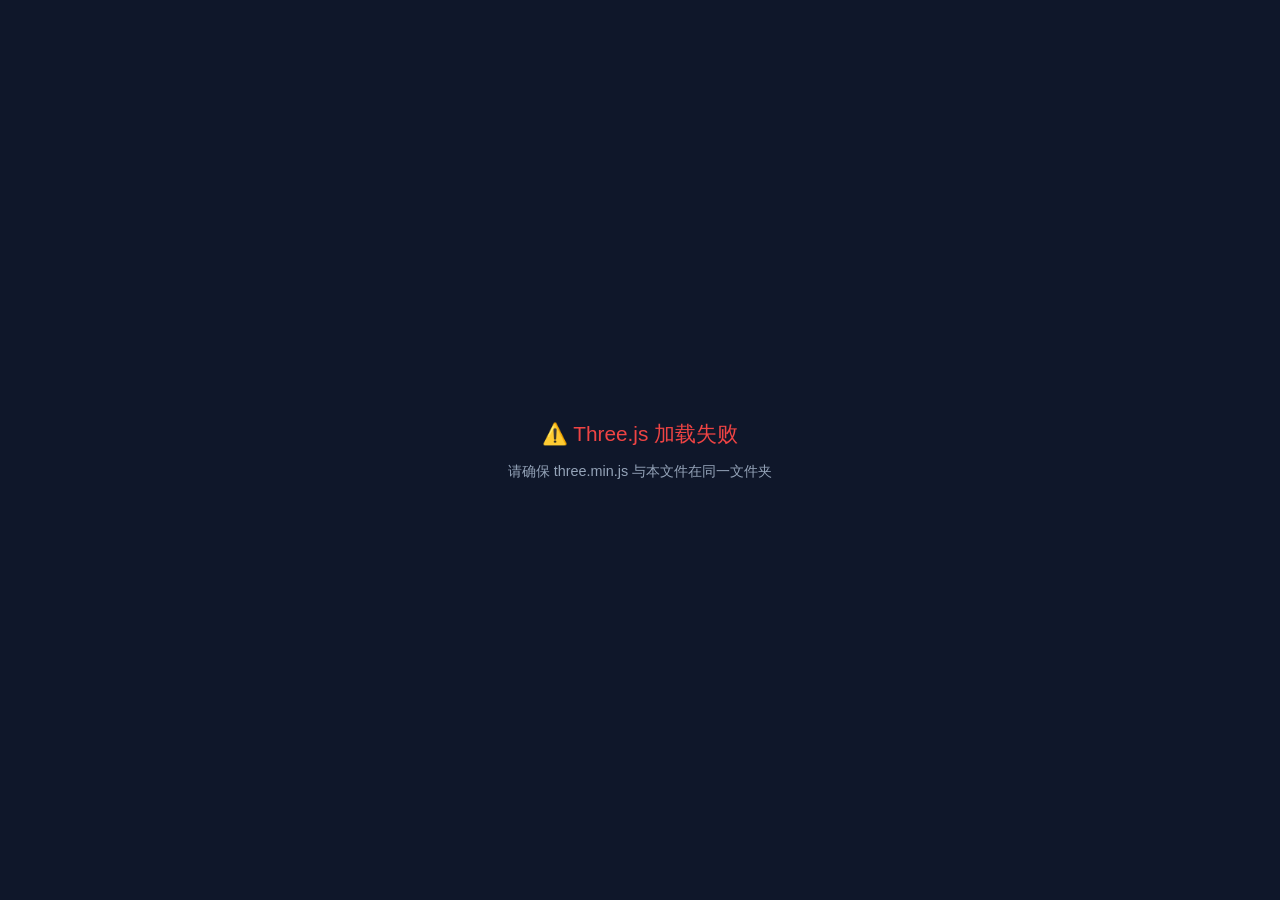
==== 3d-cell.html @ 8a021939 "Add 3d-cell.html" ====
<!DOCTYPE html>
<html lang="zh-CN">
<head>
    <meta charset="UTF-8">
    <meta name="viewport" content="width=device-width, initial-scale=1.0">
    <title>3D 细胞模型 · 生物可视化平台</title>
    <style>
        * { margin:0; padding:0; box-sizing:border-box; }
        body {
            font-family: 'Microsoft YaHei', 'PingFang SC', sans-serif;
            background: linear-gradient(135deg, #0f172a 0%, #1a2744 50%, #0f172a 100%);
            color: #f1f5f9; overflow: hidden; height: 100vh;
        }

        /* ===== 信息面板 ===== */
        #panel {
            position: fixed; top:20px; left:20px;
            background: rgba(15,23,42,0.94); backdrop-filter: blur(14px);
            padding: 20px 24px; border-radius: 16px;
            min-width: 280px; max-width: 340px;
            border: 1px solid rgba(34,197,94,0.35);
            box-shadow: 0 8px 32px rgba(0,0,0,0.5); z-index: 100;
            transition: border-color 0.3s;
        }
        #panel.highlight { border-color: rgba(34,197,94,0.85); }
        #panel h2 { color: #4ade80; font-size:1.25rem; margin-bottom:6px; display:flex; align-items:center; gap:8px; }
        #panel .sub { color: #94a3b8; font-size:0.85rem; margin-bottom:14px; }
        #panel .info { color: #cbd5e1; line-height:1.8; font-size:0.93rem; }
        #panel .info strong { color: #4ade80; font-size:1.05rem; display:block; margin-bottom:6px; }
        #panel .info .detail { color: #94a3b8; font-size:0.88rem; margin-top:8px; padding-top:8px; border-top:1px solid rgba(34,197,94,0.2); }

        /* 部件列表 */
        #part-list { margin-top: 14px; display: flex; flex-wrap: wrap; gap: 6px; }
        .part-tag {
            padding: 4px 10px; border-radius: 20px; font-size: 0.78rem;
            border: 1px solid rgba(255,255,255,0.15); cursor: pointer;
            transition: all 0.2s; color: #94a3b8;
        }
        .part-tag:hover { border-color: rgba(34,197,94,0.6); color: #4ade80; }
        .part-tag.active { background: rgba(34,197,94,0.2); border-color: #4ade80; color: #4ade80; }

        /* ===== 底部按钮 ===== */
        #btns { position:fixed; bottom:28px; left:50%; transform:translateX(-50%); display:flex; gap:12px; z-index:100; flex-wrap:wrap; justify-content:center; }
        .btn { padding:11px 24px; border-radius:28px; border:none; font-size:0.95rem; font-weight:600; cursor:pointer; transition:all 0.25s; font-family:inherit; }
        .btn-pri { background:linear-gradient(135deg,#22c55e,#16a34a); color:white; box-shadow:0 4px 18px rgba(34,197,94,0.45); }
        .btn-pri:hover { transform:scale(1.06); box-shadow:0 6px 24px rgba(34,197,94,0.6); }
        .btn-sec { background:rgba(71,85,105,0.9); color:#e2e8f0; }
        .btn-sec:hover { background:rgba(100,116,139,0.9); transform:scale(1.04); }
        .btn-home { background:rgba(30,41,59,0.9); color:#94a3b8; border:1px solid rgba(255,255,255,0.15); }
        .btn-home:hover { color:#f1f5f9; border-color:rgba(255,255,255,0.3); }

        /* ===== 操作提示 ===== */
        #tip {
            position:fixed; bottom:82px; left:50%; transform:translateX(-50%);
            color:#475569; font-size:0.82rem; z-index:100;
            background: rgba(15,23,42,0.7); padding:6px 16px; border-radius:20px;
            backdrop-filter: blur(8px);
        }

        /* ===== 悬浮标签 ===== */
        #label {
            position:fixed; background:rgba(0,0,0,0.9); color:#f0fdf4;
            padding:7px 16px; border-radius:18px; font-size:0.92rem; font-weight:600;
            pointer-events:none; white-space:nowrap; border:1.5px solid #22c55e;
            display:none; z-index:200; box-shadow:0 2px 12px rgba(0,0,0,0.5);
            transition: opacity 0.15s;
        }

        /* ===== 加载屏 ===== */
        #loading {
            position:fixed; inset:0; background:#0f172a;
            display:flex; flex-direction:column; align-items:center; justify-content:center;
            z-index:9999; transition: opacity 0.6s;
        }
        .spinner {
            width:54px; height:54px;
            border:4px solid rgba(34,197,94,0.12);
            border-top-color:#22c55e;
            border-radius:50%; animation:spin 0.85s linear infinite; margin-bottom:22px;
        }
        @keyframes spin { to { transform:rotate(360deg); } }
        #loading p { color:#94a3b8; font-size:1.1rem; }
        #loading .sub { color:#475569; font-size:0.85rem; margin-top:10px; }

        /* ===== 细胞切换动画 ===== */
        @keyframes fadeIn { from { opacity:0; } to { opacity:1; } }
        .fade-in { animation: fadeIn 0.5s ease; }

        /* ===== 信息弹出动画 ===== */
        @keyframes slideUp {
            from { opacity:0; transform:translateY(8px); }
            to { opacity:1; transform:translateY(0); }
        }
        .slide-up { animation: slideUp 0.3s ease; }

        /* ===== 响应式 ===== */
        @media (max-width: 480px) {
            #panel { max-width: 220px; padding: 14px 16px; font-size: 0.85rem; }
            #panel h2 { font-size: 1rem; }
            #btns { bottom: 16px; gap: 8px; }
            .btn { padding: 9px 16px; font-size: 0.85rem; }
        }
    </style>
</head>
<body>

<!-- 加载屏 -->
<div id="loading">
    <div class="spinner"></div>
    <p>正在加载 3D 引擎...</p>
    <p class="sub">Three.js 本地加载，无需联网</p>
</div>

<!-- 信息面板 -->
<div id="panel">
    <h2>🔬 <span id="cell-title">植物细胞</span></h2>
    <div class="sub" id="panel-sub">点击细胞部件查看详情</div>
    <div class="info" id="info-text">
        🖱️ 左键拖拽旋转<br>
        🖱️ 滚轮缩放<br>
        👆 点击部件查看详情<br>
        📱 手机双指缩放 / 单指旋转
    </div>
    <div id="part-list"></div>
</div>

<!-- 提示文字 -->
<div id="tip">左键拖拽旋转 · 滚轮缩放 · 点击部件查看详情</div>

<!-- 底部按钮 -->
<div id="btns">
    <button class="btn btn-home" onclick="goHome()">← 返回主页</button>
    <button class="btn btn-pri" id="btn-toggle" onclick="toggleCell()">🔄 切换为动物细胞</button>
    <button class="btn btn-sec" onclick="resetView()">🎯 重置视角</button>
</div>

<!-- 悬浮标签 -->
<div id="label"></div>

<!-- Three.js 本地文件 -->
<script src="three.min.js"></script>
<script>
// ============================================================
// OrbitControls（精简版，支持鼠标和触摸）
// ============================================================
class OrbitControls {
    constructor(camera, domElement) {
        this.camera = camera;
        this.domElement = domElement;
        this.target = new THREE.Vector3(0,0,0);
        this.enableDamping = true;
        this.dampingFactor = 0.08;
        this.minDistance = 3;
        this.maxDistance = 14;
        this.autoRotate = true;
        this.autoRotateSpeed = 0.5;
        this.theta = 0;
        this.phi = Math.PI / 2 - 0.25;
        this.radius = 7;
        this.isDragging = false;
        this.lastX = 0;
        this.lastY = 0;
        this._lastPinchDist = 0;
        this.init();
        this.update();
    }

    init() {
        const el = this.domElement;

        // ===== 鼠标事件 =====
        el.addEventListener('mousedown', (e) => {
            this.isDragging = true;
            this.lastX = e.clientX;
            this.lastY = e.clientY;
            this.autoRotate = false;
        });
        window.addEventListener('mousemove', (e) => {
            if (!this.isDragging) return;
            const dx = e.clientX - this.lastX;
            const dy = e.clientY - this.lastY;
            this.theta -= dx * 0.007;
            this.phi -= dy * 0.007;
            this.phi = Math.max(0.08, Math.min(Math.PI - 0.08, this.phi));
            this.lastX = e.clientX;
            this.lastY = e.clientY;
        });
        window.addEventListener('mouseup', () => {
            this.isDragging = false;
            setTimeout(() => { this.autoRotate = true; }, 2000);
        });
        el.addEventListener('wheel', (e) => {
            e.preventDefault();
            this.radius += e.deltaY * 0.008;
            this.radius = Math.max(this.minDistance, Math.min(this.maxDistance, this.radius));
        }, { passive: false });

        // ===== 触摸事件（手机支持）=====
        let touchStart = null;
        el.addEventListener('touchstart', (e) => {
            if (e.touches.length === 1) {
                this.isDragging = true;
                this.lastX = e.touches[0].clientX;
                this.lastY = e.touches[0].clientY;
                this.autoRotate = false;
                touchStart = null;
            } else if (e.touches.length === 2) {
                this.isDragging = false;
                const dx = e.touches[0].clientX - e.touches[1].clientX;
                const dy = e.touches[0].clientY - e.touches[1].clientY;
                this._lastPinchDist = Math.sqrt(dx*dx + dy*dy);
                touchStart = null;
            }
        }, { passive: true });

        el.addEventListener('touchmove', (e) => {
            e.preventDefault();
            if (e.touches.length === 1 && this.isDragging) {
                const dx = e.touches[0].clientX - this.lastX;
                const dy = e.touches[0].clientY - this.lastY;
                this.theta -= dx * 0.007;
                this.phi -= dy * 0.007;
                this.phi = Math.max(0.08, Math.min(Math.PI - 0.08, this.phi));
                this.lastX = e.touches[0].clientX;
                this.lastY = e.touches[0].clientY;
            } else if (e.touches.length === 2) {
                const dx = e.touches[0].clientX - e.touches[1].clientX;
                const dy = e.touches[0].clientY - e.touches[1].clientY;
                const dist = Math.sqrt(dx*dx + dy*dy);
                const delta = this._lastPinchDist - dist;
                this.radius += delta * 0.02;
                this.radius = Math.max(this.minDistance, Math.min(this.maxDistance, this.radius));
                this._lastPinchDist = dist;
            }
        }, { passive: false });

        el.addEventListener('touchend', () => {
            this.isDragging = false;
            setTimeout(() => { this.autoRotate = true; }, 2000);
        }, { passive: true });
    }

    update() {
        if (this.autoRotate) {
            this.theta += 0.001 * this.autoRotateSpeed;
        }
        const x = this.radius * Math.sin(this.phi) * Math.cos(this.theta);
        const y = this.radius * Math.cos(this.phi);
        const z = this.radius * Math.sin(this.phi) * Math.sin(this.theta);
        this.camera.position.set(
            x + this.target.x,
            y + this.target.y,
            z + this.target.z
        );
        this.camera.lookAt(this.target);
    }
}

// ============================================================
// 细胞数据（扩充 + 修复位置分布）
// ============================================================
const CELL_DATA = {
    plant: [
        {
            name: '细胞壁',
            color: 0x86efac, r: 2.4, pos: [0,0,0],
            isWireframe: true,
            info: '植物细胞特有结构，由纤维素组成，厚而坚硬，负责支持和保护细胞，维持细胞形态。',
            emoji: '🟢'
        },
        {
            name: '细胞膜',
            color: 0x93c5fd, r: 2.05, pos: [0,0,0],
            isTransparent: true, opacity: 0.22,
            info: '由磷脂双分子层和蛋白质组成，控制物质进出细胞的选择性通透膜，具有流动性。',
            emoji: '🔵'
        },
        {
            name: '细胞质',
            color: 0xfef08a, r: 1.85, pos: [0,0,0],
            isTransparent: true, opacity: 0.08,
            info: '细胞膜以内、细胞核以外的所有生活物质，是细胞代谢的主要场所，含有各种细胞器。',
            emoji: '🟡'
        },
        {
            name: '细胞核',
            color: 0xf59e0b, r: 0.52, pos: [0.3, 0.55, 0.2],
            info: '细胞的"控制中心"，内含 DNA 遗传信息，调控细胞代谢与遗传。',
            emoji: '🟠'
        },
        {
            name: '叶绿体',
            color: 0x16a34a, r: 0.2, pos: [-0.5, 0.3, 0.4],
            cnt: 8, spread: 1.1,
            info: '植物细胞特有，含叶绿素，是光合作用的场所，能将光能转化为化学能（ATP）。',
            emoji: '🟢'
        },
        {
            name: '液泡',
            color: 0x22d3ee, r: 0.82, pos: [-0.2, -0.5, -0.15],
            isTransparent: true, opacity: 0.55,
            info: '占植物细胞体积的 90%，内含细胞液，储存水分、营养物质，调节渗透压和细胞膨胀。',
            emoji: '🔵'
        },
        {
            name: '线粒体',
            color: 0xf87171, r: 0.16, pos: [0.65, -0.3, 0.5],
            cnt: 6, spread: 1.3,
            info: '细胞能量工厂，进行有氧呼吸，分解有机物产生 ATP，为细胞一切生命活动供能。',
            emoji: '🔴'
        },
        {
            name: '内质网',
            color: 0x2dd4bf, r: 0.35, pos: [0.5, 0.1, -0.5],
            isTransparent: true, opacity: 0.5,
            info: '膜状管道系统，分粗面内质网（合成分泌蛋白）和滑面内质网（合成脂质）。',
            emoji: '🔵'
        },
        {
            name: '高尔基体',
            color: 0xe879f9, r: 0.25, pos: [0.6, 0.5, -0.35],
            cnt: 3, spread: 0.4,
            info: '蛋白质的"加工包装中心"，对内质网合成的蛋白质加工修饰，再分类运输到目标位置。',
            emoji: '🟣'
        }
    ],
    animal: [
        {
            name: '细胞膜',
            color: 0x93c5fd, r: 2.0, pos: [0,0,0],
            isTransparent: true, opacity: 0.25,
            info: '由磷脂双分子层和蛋白质组成，控制物质进出细胞，维持细胞内环境稳定。',
            emoji: '🔵'
        },
        {
            name: '细胞质',
            color: 0xfde68a, r: 1.82, pos: [0,0,0],
            isTransparent: true, opacity: 0.08,
            info: '细胞膜内除细胞核之外的部分，含有各种细胞器，是细胞代谢的重要场所。',
            emoji: '🟡'
        },
        {
            name: '细胞核',
            color: 0xf59e0b, r: 0.55, pos: [0.2, 0.5, 0.15],
            info: '细胞的控制中心，内含 DNA 遗传信息，调控细胞代谢、生长和分裂。',
            emoji: '🟠'
        },
        {
            name: '线粒体',
            color: 0xf87171, r: 0.17, pos: [0.7, -0.2, 0.5],
            cnt: 8, spread: 1.4,
            info: '细胞能量工厂，进行有氧呼吸产生 ATP。动物细胞比植物细胞含有更多线粒体。',
            emoji: '🔴'
        },
        {
            name: '核糖体',
            color: 0xa78bfa, r: 0.1, pos: [-0.5, 0.3, -0.4],
            cnt: 14, spread: 1.5,
            info: '蛋白质合成的场所，没有膜结构，由 rRNA 和蛋白质组成，广泛分布于细胞质中。',
            emoji: '🟣'
        },
        {
            name: '内质网',
            color: 0x14b8a6, r: 0.38, pos: [-0.6, -0.4, 0.3],
            isTransparent: true, opacity: 0.45,
            info: '膜状管道网络，粗面内质网上附着核糖体合成蛋白质，滑面内质网合成脂质。',
            emoji: '🔵'
        },
        {
            name: '高尔基体',
            color: 0xe879f9, r: 0.24, pos: [0.5, 0.55, -0.3],
            cnt: 3, spread: 0.4,
            info: '对内质网合成的蛋白质进行加工、分类和包装，再运输到特定位置（细胞膜或分泌出细胞）。',
            emoji: '🟣'
        },
        {
            name: '溶酶体',
            color: 0xfb923c, r: 0.15, pos: [-0.7, 0.6, 0.2],
            cnt: 5, spread: 0.8,
            info: '动物细胞特有，含有多种水解酶，负责分解衰老的细胞器和摄入的颗粒物，是细胞"清洁工"。',
            emoji: '🟠'
        },
        {
            name: '中心体',
            color: 0xfde68a, r: 0.13, pos: [0.0, 0.7, 0.6],
            cnt: 2, spread: 0.2,
            info: '动物细胞和低等植物细胞特有，参与有丝分裂时纺锤体的形成，决定细胞分裂方向。',
            emoji: '🟡'
        }
    ]
};

// ============================================================
// 主程序变量
// ============================================================
let scene, camera, renderer, controls;
let cellType = 'plant';
let cellParts = [];      // 所有可交互的 mesh（不含线框和轮廓）
let raycaster, mouse;
let hoveredPart = null;
let activePart = null;

// ============================================================
// 初始化
// ============================================================
function init() {
    scene = new THREE.Scene();
    scene.background = new THREE.Color(0x0d1628);
    scene.fog = new THREE.FogExp2(0x0d1628, 0.045);

    camera = new THREE.PerspectiveCamera(50, window.innerWidth / window.innerHeight, 0.1, 1000);
    camera.position.set(0, 1.5, 7);

    renderer = new THREE.WebGLRenderer({ antialias: true });
    renderer.setSize(window.innerWidth, window.innerHeight);
    renderer.setPixelRatio(Math.min(window.devicePixelRatio, 2));
    renderer.shadowMap.enabled = true;
    renderer.shadowMap.type = THREE.PCFSoftShadowMap;
    document.body.appendChild(renderer.domElement);

    // 灯光
    scene.add(new THREE.AmbientLight(0xffffff, 0.65));

    const sun = new THREE.DirectionalLight(0xffffff, 1.1);
    sun.position.set(6, 8, 5);
    sun.castShadow = true;
    scene.add(sun);

    const fill = new THREE.PointLight(0x22c55e, 0.55, 30);
    fill.position.set(-4, 3, 3);
    scene.add(fill);

    const rim = new THREE.PointLight(0x60a5fa, 0.35, 25);
    rim.position.set(3, -3, -4);
    scene.add(rim);

    // 背景粒子
    createStars();

    // 控制器
    controls = new OrbitControls(camera, renderer.domElement);

    // 射线检测
    raycaster = new THREE.Raycaster();
    mouse = new THREE.Vector2();

    // 创建细胞
    createCell();

    // 更新标签列表
    updatePartList();

    // 事件监听
    window.addEventListener('click', onClick);
    window.addEventListener('mousemove', onMouseMove);
    window.addEventListener('resize', onResize);

    // 隐藏加载屏
    setTimeout(() => {
        const ld = document.getElementById('loading');
        ld.style.opacity = '0';
        setTimeout(() => { ld.style.display = 'none'; }, 600);
    }, 500);

    animate();
}

// ============================================================
// 背景粒子（星空效果）
// ============================================================
function createStars() {
    const geo = new THREE.BufferGeometry();
    const count = 600;
    const positions = new Float32Array(count * 3);
    for (let i = 0; i < count * 3; i++) {
        positions[i] = (Math.random() - 0.5) * 60;
    }
    geo.setAttribute('position', new THREE.BufferAttribute(positions, 3));
    const mat = new THREE.PointsMaterial({ color: 0x334155, size: 0.06 });
    scene.add(new THREE.Points(geo, mat));
}

// ============================================================
// 创建细胞模型
// ============================================================
function createCell() {
    // 清除旧模型
    while (scene.children.length > 0) {
        const obj = scene.children[0];
        // 保留灯光和粒子
        if (obj.isLight || obj.isPoints) { scene.children.push(scene.children.shift()); break; }
        scene.remove(obj);
    }
    // 重新清理（更稳健的方式）
    const toRemove = scene.children.filter(o => o.isMesh);
    toRemove.forEach(o => scene.remove(o));
    cellParts = [];

    const items = CELL_DATA[cellType];

    items.forEach((item) => {
        const cnt = item.cnt || 1;
        const spread = item.spread || 0;

        for (let i = 0; i < cnt; i++) {
            const geo = new THREE.SphereGeometry(item.r, 36, 36);
            let mat;

            if (item.isWireframe) {
                // 细胞壁：线框，MeshBasicMaterial（无 emissive）
                mat = new THREE.MeshBasicMaterial({
                    color: item.color,
                    wireframe: true,
                    transparent: true,
                    opacity: 0.3
                });
            } else if (item.isTransparent) {
                mat = new THREE.MeshPhongMaterial({
                    color: item.color,
                    transparent: true,
                    opacity: item.opacity,
                    shininess: 40,
                    specular: new THREE.Color(0x444444),
                    side: THREE.DoubleSide,
                    depthWrite: false
                });
            } else {
                mat = new THREE.MeshStandardMaterial({
                    color: item.color,
                    roughness: 0.3,
                    metalness: 0.05,
                    envMapIntensity: 1.0
                });
            }

            const mesh = new THREE.Mesh(geo, mat);
            mesh.castShadow = !item.isTransparent;

            // 计算位置（cnt > 1 时均匀分布在球面上）
            if (cnt > 1) {
                // 黄金角分布，均匀散布
                const goldenAngle = 2.39996; // 2π / φ²
                const inclination = Math.acos(1 - 2 * (i + 0.5) / cnt);
                const azimuth = goldenAngle * i;
                const r = spread;
                mesh.position.set(
                    (item.pos[0] || 0) + r * Math.sin(inclination) * Math.cos(azimuth) + (Math.random() - 0.5) * 0.12,
                    (item.pos[1] || 0) + r * Math.cos(inclination) + (Math.random() - 0.5) * 0.1,
                    (item.pos[2] || 0) + r * Math.sin(inclination) * Math.sin(azimuth) + (Math.random() - 0.5) * 0.12
                );
            } else {
                mesh.position.set(item.pos[0] || 0, item.pos[1] || 0, item.pos[2] || 0);
            }

            // 存储元数据
            mesh.userData = {
                name: item.name,
                info: item.info,
                emoji: item.emoji,
                color: item.color,
                isWireframe: !!item.isWireframe,
                isTransparent: !!item.isTransparent
            };

            scene.add(mesh);

            // 只有非线框、非高度透明的 mesh 才加入可点击列表
            if (!item.isWireframe) {
                cellParts.push(mesh);
            }

            // 卡通轮廓（仅实体非透明部件）
            if (!item.isWireframe && !item.isTransparent && cnt === 1) {
                const og = new THREE.SphereGeometry(item.r * 1.06, 36, 36);
                const om = new THREE.MeshBasicMaterial({
                    color: 0x000000,
                    side: THREE.BackSide
                });
                const ol = new THREE.Mesh(og, om);
                ol.position.copy(mesh.position);
                scene.add(ol);
            }
        }
    });
}

// ============================================================
// 更新底部部件标签列表
// ============================================================
function updatePartList() {
    const list = document.getElementById('part-list');
    if (!list) return;
    list.innerHTML = '';
    const seen = new Set();
    CELL_DATA[cellType].forEach((item) => {
        if (seen.has(item.name)) return;
        seen.add(item.name);
        const tag = document.createElement('span');
        tag.className = 'part-tag';
        tag.textContent = item.emoji + ' ' + item.name;
        tag.onclick = () => focusPart(item.name);
        list.appendChild(tag);
    });
}

// ============================================================
// 点击部件标签 → 定位到对应 mesh
// ============================================================
function focusPart(name) {
    const mesh = cellParts.find(m => m.userData.name === name);
    if (!mesh) return;
    showPartInfo(mesh);
    // 高亮标签
    document.querySelectorAll('.part-tag').forEach(t => {
        t.classList.toggle('active', t.textContent.includes(name));
    });
}

// ============================================================
// 显示部件信息
// ============================================================
function showPartInfo(obj) {
    activePart = obj;
    const panel = document.getElementById('panel');
    const infoEl = document.getElementById('info-text');

    infoEl.className = 'info slide-up';
    infoEl.innerHTML =
        `<strong>${obj.userData.emoji} ${obj.userData.name}</strong>` +
        `${obj.userData.info}` +
        `<div class="detail">点击其他部件继续探索，或点击下方标签快速定位</div>`;

    panel.classList.add('highlight');
    setTimeout(() => panel.classList.remove('highlight'), 800);

    // 弹跳动画
    if (!obj.userData.isTransparent) {
        const s = obj.scale.clone();
        obj.scale.setScalar(s.x * 1.35);
        setTimeout(() => obj.scale.copy(s), 220);
    }
}

// ============================================================
// 鼠标移动：悬浮高亮
// ============================================================
function onMouseMove(e) {
    mouse.x = (e.clientX / window.innerWidth) * 2 - 1;
    mouse.y = -(e.clientY / window.innerHeight) * 2 + 1;
    raycaster.setFromCamera(mouse, camera);

    const hits = raycaster.intersectObjects(cellParts, false);

    // 清除旧高亮
    if (hoveredPart && !hoveredPart.userData.isWireframe) {
        // MeshStandardMaterial / MeshPhongMaterial 都有 emissive
        if (hoveredPart.material.emissive) {
            hoveredPart.material.emissive.set(0x000000);
        }
        hoveredPart = null;
    }
    document.getElementById('label').style.display = 'none';
    document.body.style.cursor = 'default';

    if (hits.length > 0) {
        const obj = hits[0].object;
        // ✅ 修复：只对有 emissive 的材质设置高亮
        if (obj.material.emissive) {
            obj.material.emissive.set(0x1a1a1a);
        }
        document.body.style.cursor = 'pointer';

        const lb = document.getElementById('label');
        lb.textContent = '👉 ' + obj.userData.name;
        lb.style.display = 'block';
        lb.style.left = (e.clientX + 18) + 'px';
        lb.style.top  = (e.clientY - 18) + 'px';

        hoveredPart = obj;
    }
}

// ============================================================
// 鼠标点击：显示详情
// ============================================================
function onClick(e) {
    mouse.x = (e.clientX / window.innerWidth) * 2 - 1;
    mouse.y = -(e.clientY / window.innerHeight) * 2 + 1;
    raycaster.setFromCamera(mouse, camera);

    const hits = raycaster.intersectObjects(cellParts, false);
    if (hits.length > 0) {
        const obj = hits[0].object;
        showPartInfo(obj);

        // 同步标签高亮
        document.querySelectorAll('.part-tag').forEach(t => {
            t.classList.toggle('active', t.textContent.includes(obj.userData.name));
        });

        // 发光闪烁
        if (obj.material.emissive) {
            obj.material.emissive.set(0x333333);
            setTimeout(() => { obj.material.emissive.set(0x000000); }, 500);
        }
    }
}

// ============================================================
// 切换细胞类型
// ============================================================
function toggleCell() {
    cellType = cellType === 'plant' ? 'animal' : 'plant';
    const isPlant = cellType === 'plant';

    document.getElementById('btn-toggle').textContent = isPlant ? '🔄 切换为动物细胞' : '🔄 切换为植物细胞';
    document.getElementById('cell-title').textContent = isPlant ? '植物细胞' : '动物细胞';
    document.getElementById('panel-sub').textContent = '点击细胞部件查看详情';
    document.getElementById('info-text').className = 'info slide-up';
    document.getElementById('info-text').innerHTML =
        `已切换到 <b>${isPlant ? '植物' : '动物'}细胞</b><br><br>` +
        `🖱️ 左键拖拽旋转 · 滚轮缩放<br>` +
        `👆 点击部件查看详情`;

    // 重新渲染
    createCell();
    updatePartList();
    activePart = null;
    hoveredPart = null;
}

// ============================================================
// 重置视角
// ============================================================
function resetView() {
    controls.radius = 7;
    controls.theta  = 0;
    controls.phi    = Math.PI / 2 - 0.25;
    controls.target.set(0, 0, 0);
    controls.autoRotate = true;
}

// ============================================================
// 返回主页
// ============================================================
function goHome() {
    window.location.href = 'index.html';
}

// ============================================================
// 窗口大小改变
// ============================================================
function onResize() {
    camera.aspect = window.innerWidth / window.innerHeight;
    camera.updateProjectionMatrix();
    renderer.setSize(window.innerWidth, window.innerHeight);
}

// ============================================================
// 渲染循环
// ============================================================
function animate() {
    requestAnimationFrame(animate);

    // 活跃部件轻微呼吸动画
    if (activePart && !activePart.userData.isTransparent) {
        const t = Date.now() * 0.002;
        const s = 1 + Math.sin(t) * 0.04;
        activePart.scale.setScalar(s);
    }

    controls.update();
    renderer.render(scene, camera);
}

// ============================================================
// 启动
// ============================================================
window.addEventListener('DOMContentLoaded', () => {
    if (typeof THREE === 'undefined') {
        document.getElementById('loading').innerHTML =
            '<div style="color:#ef4444;font-size:1.3rem;text-align:center;">⚠️ Three.js 加载失败</div>' +
            '<div style="color:#94a3b8;font-size:0.9rem;margin-top:14px;text-align:center;">请确保 three.min.js 与本文件在同一文件夹</div>';
        return;
    }
    init();
});
</script>
</body>
</html>
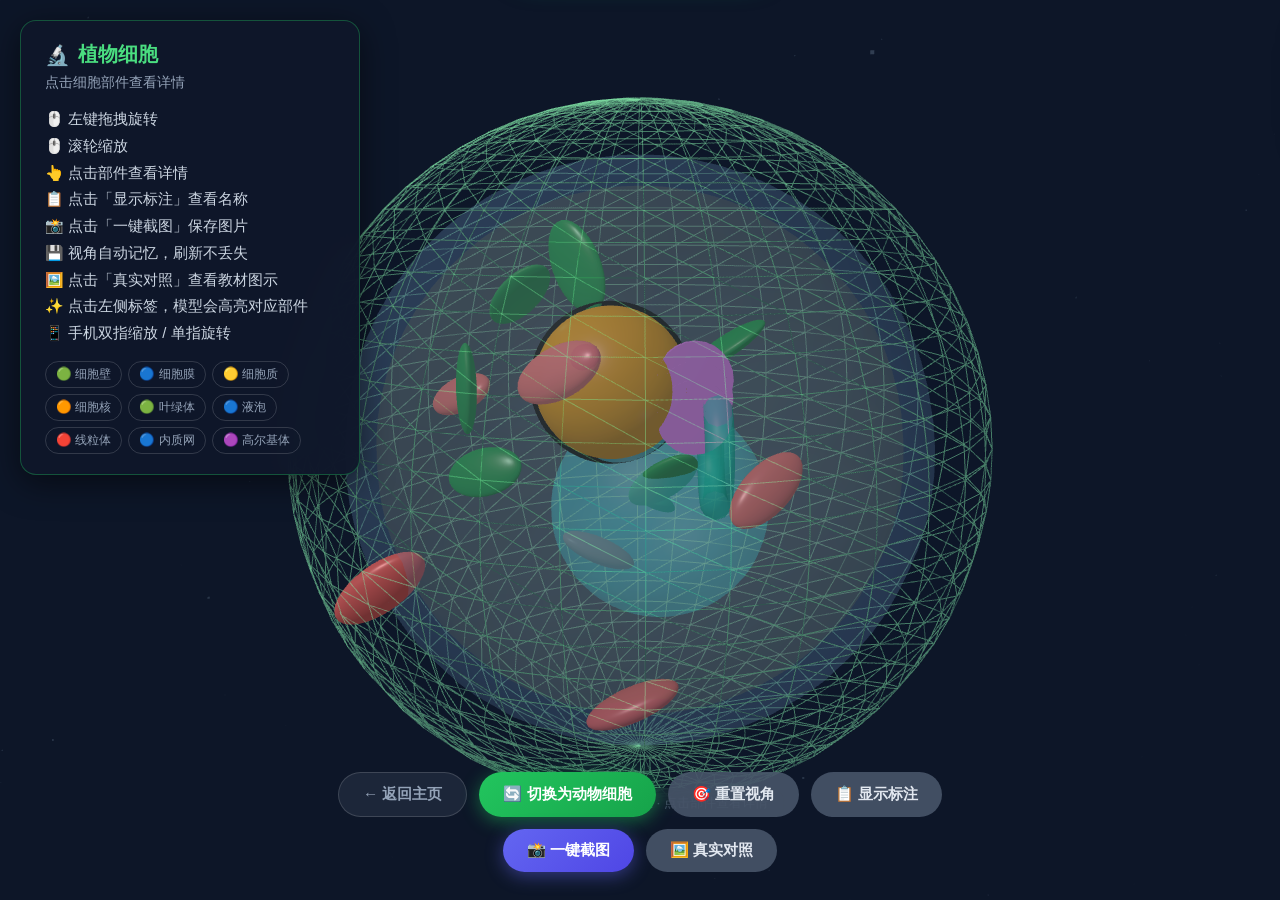
==== commit dc89b87e: "更新至改3版" ====
--- a/3d-cell.html
+++ b/3d-cell.html
@@ -48,6 +48,43 @@
         .btn-sec:hover { background:rgba(100,116,139,0.9); transform:scale(1.04); }
         .btn-home { background:rgba(30,41,59,0.9); color:#94a3b8; border:1px solid rgba(255,255,255,0.15); }
         .btn-home:hover { color:#f1f5f9; border-color:rgba(255,255,255,0.3); }
+        #btn-shot { background:linear-gradient(135deg,#6366f1,#4f46e5); color:white; box-shadow:0 4px 18px rgba(99,102,241,0.45); }
+        #btn-shot:hover { transform:scale(1.06); box-shadow:0 6px 24px rgba(99,102,241,0.6); }
+
+        /* ===== 截图成功提示 ===== */
+        #shotToast {
+            position:fixed; top:24px; left:50%; transform:translateX(-50%) translateY(-100px);
+            background:linear-gradient(135deg,#22c55e,#16a34a); color:white;
+            padding:14px 28px; border-radius:24px; font-size:1rem; font-weight:600;
+            z-index:9999; box-shadow:0 6px 28px rgba(34,197,94,0.5);
+            transition:transform 0.4s cubic-bezier(0.34,1.56,0.64,1); pointer-events:none;
+        }
+        #shotToast.show { transform:translateX(-50%) translateY(0); }
+
+        /* ===== 真实对照图面板（迭代9） ===== */
+        .real-panel {
+            position:fixed; top:20px; right:20px; width:380px; max-height:86vh;
+            background:rgba(15,23,42,0.96); border:1.5px solid rgba(34,197,94,0.35);
+            border-radius:22px; padding:22px; z-index:120;
+            overflow-y:auto; transform:translateX(440px);
+            transition:transform 0.45s cubic-bezier(0.34,1.56,0.64,1);
+            backdrop-filter: blur(14px); box-shadow:0 12px 40px rgba(0,0,0,0.5);
+        }
+        .real-panel.show { transform:translateX(0); }
+        .real-panel-header { display:flex; align-items:center; justify-content:space-between; margin-bottom:6px; }
+        .real-panel-header h3 { margin:0; font-size:1.15rem; color:#4ade80; }
+        .real-close { background:transparent; color:#94a3b8; border:none; font-size:1.3rem; cursor:pointer; }
+        .real-close:hover { color:#f1f5f9; }
+        .real-subtitle { color:#64748b; font-size:0.8rem; margin-bottom:18px; line-height:1.5; }
+        .real-item { margin-bottom:18px; padding-bottom:14px; border-bottom:1px solid rgba(255,255,255,0.08); }
+        .real-item:last-child { border-bottom:none; }
+        .real-item-title { display:flex; align-items:center; gap:8px; font-weight:600; color:#e2e8f0; margin-bottom:8px; font-size:0.95rem; }
+        .real-item svg { width:100%; height:110px; border-radius:12px; background:rgba(255,255,255,0.03); margin-bottom:8px; }
+        .real-desc { color:#94a3b8; font-size:0.78rem; line-height:1.55; }
+        @media (max-width: 900px) {
+            .real-panel { width:calc(100vw - 40px); right:10px; top:10px; max-height:88vh; transform:translateY(120vh); }
+            .real-panel.show { transform:translateY(0); }
+        }
 
         /* ===== 操作提示 ===== */
         #tip {
@@ -99,6 +136,33 @@
             #panel h2 { font-size: 1rem; }
             #btns { bottom: 16px; gap: 8px; }
             .btn { padding: 9px 16px; font-size: 0.85rem; }
+        }
+
+        /* ===== 标注层 ===== */
+        #annotations {
+            position: fixed; inset: 0; pointer-events: none; z-index: 90; display: none;
+        }
+        .anno-label {
+            position: absolute; pointer-events: auto;
+            background: rgba(15,23,42,0.88); backdrop-filter: blur(8px);
+            padding: 4px 11px; border-radius: 12px;
+            font-size: 0.78rem; font-weight: 600; color: #e2e8f0;
+            border: 1px solid rgba(34,197,94,0.4);
+            cursor: pointer; white-space: nowrap;
+            transition: opacity 0.2s, transform 0.1s;
+            display: flex; align-items: center; gap: 5px;
+            box-shadow: 0 2px 10px rgba(0,0,0,0.4);
+        }
+        .anno-label:hover { transform: scale(1.1); border-color: #4ade80; color: #4ade80; }
+        .anno-label.active { background: rgba(34,197,94,0.25); border-color: #4ade80; color: #4ade80; }
+        .anno-dot {
+            width: 9px; height: 9px; border-radius: 50%; display: inline-block;
+            box-shadow: 0 0 6px currentColor; flex-shrink: 0;
+        }
+        .anno-line {
+            position: absolute; pointer-events: none;
+            height: 1.5px; transform-origin: left center;
+            background: linear-gradient(90deg, rgba(34,197,94,0.7), rgba(34,197,94,0.1));
         }
     </style>
 </head>
@@ -119,6 +183,11 @@
         🖱️ 左键拖拽旋转<br>
         🖱️ 滚轮缩放<br>
         👆 点击部件查看详情<br>
+        📋 点击「显示标注」查看名称<br>
+        📸 点击「一键截图」保存图片<br>
+        💾 视角自动记忆，刷新不丢失<br>
+        🖼️ 点击「真实对照」查看教材图示<br>
+        ✨ 点击左侧标签，模型会高亮对应部件<br>
         📱 手机双指缩放 / 单指旋转
     </div>
     <div id="part-list"></div>
@@ -132,10 +201,29 @@
     <button class="btn btn-home" onclick="goHome()">← 返回主页</button>
     <button class="btn btn-pri" id="btn-toggle" onclick="toggleCell()">🔄 切换为动物细胞</button>
     <button class="btn btn-sec" onclick="resetView()">🎯 重置视角</button>
+    <button class="btn btn-sec" id="btn-anno" onclick="toggleAnnotations()">📋 显示标注</button>
+    <button class="btn btn-sec" id="btn-shot" onclick="captureScreenshot()">📸 一键截图</button>
+    <button class="btn btn-sec" id="btn-real" onclick="toggleRealDiagram()">🖼️ 真实对照</button>
+</div>
+
+<!-- 真实对照图面板（迭代9） -->
+<div id="realPanel" class="real-panel">
+    <div class="real-panel-header">
+        <h3>🖼️ 真实结构对照</h3>
+        <button onclick="toggleRealDiagram()" class="real-close" aria-label="关闭">✕</button>
+    </div>
+    <p class="real-subtitle">教材标准图示与 3D 卡通模型对照学习</p>
+    <div class="real-panel-body" id="realPanelBody"></div>
 </div>
 
 <!-- 悬浮标签 -->
 <div id="label"></div>
+
+<!-- 截图成功提示 -->
+<div id="shotToast">✅ 截图已保存到下载文件夹</div>
+
+<!-- 标注层 -->
+<div id="annotations"></div>
 
 <!-- Three.js 本地文件 -->
 <script src="three.min.js"></script>
@@ -391,6 +479,17 @@
 };
 
 // ============================================================
+// 细胞器形状映射（匹配教材标准图示）
+// ============================================================
+const ORGANELLE_SHAPES = {
+    '线粒体': 'ellipsoid',   // 椭球形（香肠状）
+    '叶绿体': 'disc',         // 扁平盘状
+    '内质网': 'tube',          // 管状网络
+    '高尔基体': 'stack',      // 堆叠扁平囊
+    '中心体': 'rod'            // 短杆状
+};
+
+// ============================================================
 // 主程序变量
 // ============================================================
 let scene, camera, renderer, controls;
@@ -399,6 +498,9 @@
 let raycaster, mouse;
 let hoveredPart = null;
 let activePart = null;
+let showAnnotations = false;
+let annotationLabels = [];
+let highlightOutline = null;  // 选中部件的高亮轮廓 mesh
 
 // ============================================================
 // 初始化
@@ -411,7 +513,7 @@
     camera = new THREE.PerspectiveCamera(50, window.innerWidth / window.innerHeight, 0.1, 1000);
     camera.position.set(0, 1.5, 7);
 
-    renderer = new THREE.WebGLRenderer({ antialias: true });
+    renderer = new THREE.WebGLRenderer({ antialias: true, preserveDrawingBuffer: true });
     renderer.setSize(window.innerWidth, window.innerHeight);
     renderer.setPixelRatio(Math.min(window.devicePixelRatio, 2));
     renderer.shadowMap.enabled = true;
@@ -447,6 +549,9 @@
     // 创建细胞
     createCell();
 
+    // 恢复上次保存的观察视角（迭代8）
+    restoreView();
+
     // 更新标签列表
     updatePartList();
 
@@ -454,6 +559,13 @@
     window.addEventListener('click', onClick);
     window.addEventListener('mousemove', onMouseMove);
     window.addEventListener('resize', onResize);
+
+    // 用户操作结束后保存视角（迭代8）
+    renderer.domElement.addEventListener('mouseup', saveViewThrottled);
+    renderer.domElement.addEventListener('touchend', saveViewThrottled);
+    renderer.domElement.addEventListener('wheel', saveViewThrottled, { passive: true });
+    // 页面关闭前最后保存一次
+    window.addEventListener('beforeunload', saveView);
 
     // 隐藏加载屏
     setTimeout(() => {
@@ -481,19 +593,19 @@
 }
 
 // ============================================================
-// 创建细胞模型
+// 创建细胞模型（差异化几何体 + 内存泄漏修复）
 // ============================================================
 function createCell() {
-    // 清除旧模型
-    while (scene.children.length > 0) {
-        const obj = scene.children[0];
-        // 保留灯光和粒子
-        if (obj.isLight || obj.isPoints) { scene.children.push(scene.children.shift()); break; }
-        scene.remove(obj);
-    }
-    // 重新清理（更稳健的方式）
+    // 清除旧模型（修复内存泄漏：释放 geometry/material）
     const toRemove = scene.children.filter(o => o.isMesh);
-    toRemove.forEach(o => scene.remove(o));
+    toRemove.forEach(o => {
+        scene.remove(o);
+        if (o.geometry) o.geometry.dispose();
+        if (o.material) {
+            if (Array.isArray(o.material)) o.material.forEach(m => m.dispose());
+            else o.material.dispose();
+        }
+    });
     cellParts = [];
 
     const items = CELL_DATA[cellType];
@@ -501,45 +613,79 @@
     items.forEach((item) => {
         const cnt = item.cnt || 1;
         const spread = item.spread || 0;
+        const shape = ORGANELLE_SHAPES[item.name] || 'sphere';
 
         for (let i = 0; i < cnt; i++) {
-            const geo = new THREE.SphereGeometry(item.r, 36, 36);
+            let geo, meshScale = [1, 1, 1];
+
+            // 根据形状类型创建差异化几何体
+            switch(shape) {
+                case 'ellipsoid':
+                    // 线粒体：椭球形（香肠状）
+                    geo = new THREE.SphereGeometry(item.r, 32, 24);
+                    meshScale = [2.0, 0.6, 1];
+                    break;
+                case 'disc':
+                    // 叶绿体：扁平盘状
+                    geo = new THREE.SphereGeometry(item.r, 32, 24);
+                    meshScale = [1.7, 0.35, 1];
+                    break;
+                case 'tube':
+                    // 内质网：管状网络（圆环表示）
+                    geo = new THREE.TorusGeometry(item.r, item.r * 0.28, 10, 28);
+                    break;
+                case 'stack':
+                    // 高尔基体：扁平囊（薄圆柱）
+                    geo = new THREE.CylinderGeometry(item.r, item.r, item.r * 0.22, 24);
+                    break;
+                case 'rod':
+                    // 中心体：短杆状（圆柱）
+                    geo = new THREE.CylinderGeometry(item.r, item.r, item.r * 3.5, 16);
+                    break;
+                default:
+                    geo = new THREE.SphereGeometry(item.r, 36, 36);
+            }
+
             let mat;
-
             if (item.isWireframe) {
-                // 细胞壁：线框，MeshBasicMaterial（无 emissive）
                 mat = new THREE.MeshBasicMaterial({
-                    color: item.color,
-                    wireframe: true,
-                    transparent: true,
-                    opacity: 0.3
+                    color: item.color, wireframe: true, transparent: true, opacity: 0.3
                 });
             } else if (item.isTransparent) {
                 mat = new THREE.MeshPhongMaterial({
-                    color: item.color,
-                    transparent: true,
-                    opacity: item.opacity,
-                    shininess: 40,
-                    specular: new THREE.Color(0x444444),
-                    side: THREE.DoubleSide,
-                    depthWrite: false
+                    color: item.color, transparent: true, opacity: item.opacity,
+                    shininess: 40, specular: new THREE.Color(0x444444),
+                    side: THREE.DoubleSide, depthWrite: false
                 });
             } else {
                 mat = new THREE.MeshStandardMaterial({
-                    color: item.color,
-                    roughness: 0.3,
-                    metalness: 0.05,
-                    envMapIntensity: 1.0
+                    color: item.color, roughness: 0.3, metalness: 0.05
                 });
             }
 
             const mesh = new THREE.Mesh(geo, mat);
+            mesh.scale.set(meshScale[0], meshScale[1], meshScale[2]);
             mesh.castShadow = !item.isTransparent;
 
-            // 计算位置（cnt > 1 时均匀分布在球面上）
-            if (cnt > 1) {
+            // 计算位置
+            if (shape === 'stack' && cnt > 1) {
+                // 高尔基体：垂直堆叠扁平囊
+                const stackGap = item.r * 0.5;
+                const offset = (i - (cnt - 1) / 2) * stackGap;
+                mesh.position.set(
+                    item.pos[0] || 0,
+                    (item.pos[1] || 0) + offset,
+                    item.pos[2] || 0
+                );
+                mesh.rotation.z = Math.PI / 2; // 横放
+            } else if (shape === 'rod' && cnt > 1) {
+                // 中心体：两根垂直交叉的杆
+                mesh.position.set(item.pos[0] || 0, item.pos[1] || 0, item.pos[2] || 0);
+                mesh.rotation.z = (i === 0) ? 0 : Math.PI / 2;
+                mesh.position.x += (i === 0) ? -item.r * 0.5 : item.r * 0.5;
+            } else if (cnt > 1) {
                 // 黄金角分布，均匀散布
-                const goldenAngle = 2.39996; // 2π / φ²
+                const goldenAngle = 2.39996;
                 const inclination = Math.acos(1 - 2 * (i + 0.5) / cnt);
                 const azimuth = goldenAngle * i;
                 const r = spread;
@@ -548,40 +694,46 @@
                     (item.pos[1] || 0) + r * Math.cos(inclination) + (Math.random() - 0.5) * 0.1,
                     (item.pos[2] || 0) + r * Math.sin(inclination) * Math.sin(azimuth) + (Math.random() - 0.5) * 0.12
                 );
+                // 随机旋转，让多个实例方向不同
+                if (shape === 'ellipsoid' || shape === 'disc') {
+                    mesh.rotation.x = Math.random() * Math.PI;
+                    mesh.rotation.y = Math.random() * Math.PI;
+                    mesh.rotation.z = Math.random() * Math.PI;
+                }
             } else {
                 mesh.position.set(item.pos[0] || 0, item.pos[1] || 0, item.pos[2] || 0);
             }
 
             // 存储元数据
             mesh.userData = {
-                name: item.name,
-                info: item.info,
-                emoji: item.emoji,
-                color: item.color,
-                isWireframe: !!item.isWireframe,
-                isTransparent: !!item.isTransparent
+                name: item.name, info: item.info, emoji: item.emoji,
+                color: item.color, shape: shape,
+                isWireframe: !!item.isWireframe, isTransparent: !!item.isTransparent
             };
 
             scene.add(mesh);
 
-            // 只有非线框、非高度透明的 mesh 才加入可点击列表
+            // 只有非线框 mesh 才加入可点击列表
             if (!item.isWireframe) {
                 cellParts.push(mesh);
             }
 
-            // 卡通轮廓（仅实体非透明部件）
+            // 卡通轮廓（仅实体非透明单件）
             if (!item.isWireframe && !item.isTransparent && cnt === 1) {
-                const og = new THREE.SphereGeometry(item.r * 1.06, 36, 36);
-                const om = new THREE.MeshBasicMaterial({
-                    color: 0x000000,
-                    side: THREE.BackSide
-                });
-                const ol = new THREE.Mesh(og, om);
+                const outlineGeo = geo.clone();
+                const ol = new THREE.Mesh(outlineGeo, new THREE.MeshBasicMaterial({
+                    color: 0x000000, side: THREE.BackSide
+                }));
                 ol.position.copy(mesh.position);
+                ol.rotation.copy(mesh.rotation);
+                ol.scale.set(meshScale[0] * 1.06, meshScale[1] * 1.06, meshScale[2] * 1.06);
                 scene.add(ol);
             }
         }
     });
+
+    // 如果标注模式开启，重建标注
+    if (showAnnotations) createAnnotationLabels();
 }
 
 // ============================================================
@@ -604,7 +756,7 @@
 }
 
 // ============================================================
-// 点击部件标签 → 定位到对应 mesh
+// 点击部件标签 → 定位到对应 mesh + 显示高亮轮廓
 // ============================================================
 function focusPart(name) {
     const mesh = cellParts.find(m => m.userData.name === name);
@@ -614,6 +766,109 @@
     document.querySelectorAll('.part-tag').forEach(t => {
         t.classList.toggle('active', t.textContent.includes(name));
     });
+    // 高亮标注
+    document.querySelectorAll('.anno-label').forEach(t => {
+        t.classList.toggle('active', t.dataset.name === name);
+    });
+    // 在 3D 模型上显示颜色鲜明的高亮轮廓
+    showHighlight(mesh);
+    activePart = mesh;
+}
+
+// ============================================================
+// 高亮轮廓：在选中部件外侧显示颜色鲜明的黄色轮廓
+// 解决问题：点击标签时无法明确对应到模型上的具体部件
+// ============================================================
+function showHighlight(mesh) {
+    // 移除旧轮廓
+    if (highlightOutline) {
+        scene.remove(highlightOutline);
+        highlightOutline.geometry.dispose();
+        highlightOutline.material.dispose();
+        highlightOutline = null;
+    }
+    // clone 目标 geometry，放大 1.22 倍，用 BackSide 亮黄色材质
+    const geo = mesh.geometry.clone();
+    const mat = new THREE.MeshBasicMaterial({
+        color: 0xfde047,        // 亮黄色
+        side: THREE.BackSide,
+        transparent: true,
+        opacity: 0.55,
+        depthWrite: false
+    });
+    highlightOutline = new THREE.Mesh(geo, mat);
+    highlightOutline.position.copy(mesh.position);
+    highlightOutline.scale.copy(mesh.scale).multiplyScalar(1.22);
+    highlightOutline.rotation.copy(mesh.rotation);
+    highlightOutline.userData.isHighlight = true;
+    scene.add(highlightOutline);
+}
+
+function clearHighlight() {
+    if (highlightOutline) {
+        scene.remove(highlightOutline);
+        highlightOutline.geometry.dispose();
+        highlightOutline.material.dispose();
+        highlightOutline = null;
+    }
+}
+
+// ============================================================
+// 标注模式：切换 / 创建 / 清除 / 更新位置
+// ============================================================
+function toggleAnnotations() {
+    showAnnotations = !showAnnotations;
+    const btn = document.getElementById('btn-anno');
+    const layer = document.getElementById('annotations');
+    btn.textContent = showAnnotations ? '📋 隐藏标注' : '📋 显示标注';
+    layer.style.display = showAnnotations ? 'block' : 'none';
+    if (showAnnotations) {
+        createAnnotationLabels();
+    } else {
+        clearAnnotationLabels();
+    }
+}
+
+function createAnnotationLabels() {
+    clearAnnotationLabels();
+    const container = document.getElementById('annotations');
+    const seen = new Set();
+    CELL_DATA[cellType].forEach((item) => {
+        if (seen.has(item.name) || item.isWireframe) return;
+        seen.add(item.name);
+        const mesh = cellParts.find(m => m.userData.name === item.name);
+        if (!mesh) return;
+        const el = document.createElement('div');
+        el.className = 'anno-label';
+        el.dataset.name = item.name;
+        const hex = '#' + item.color.toString(16).padStart(6, '0');
+        el.innerHTML = '<span class="anno-dot" style="background:' + hex + ';color:' + hex + '"></span>' + item.emoji + ' ' + item.name;
+        el.onclick = () => focusPart(item.name);
+        container.appendChild(el);
+        annotationLabels.push({ el: el, mesh: mesh, name: item.name });
+    });
+}
+
+function clearAnnotationLabels() {
+    annotationLabels.forEach(a => { if (a.el.parentNode) a.el.remove(); });
+    annotationLabels = [];
+}
+
+function updateAnnotationPositions() {
+    if (!showAnnotations || annotationLabels.length === 0) return;
+    const w = window.innerWidth, h = window.innerHeight;
+    const tmpVec = new THREE.Vector3();
+    annotationLabels.forEach(a => {
+        a.mesh.getWorldPosition(tmpVec);
+        tmpVec.project(camera);
+        const x = (tmpVec.x + 1) / 2 * w;
+        const y = (-tmpVec.y + 1) / 2 * h;
+        // 标注偏移到模型右侧，避免遮挡
+        a.el.style.left = (x + 16) + 'px';
+        a.el.style.top = (y - 12) + 'px';
+        // 在相机背后时隐藏
+        a.el.style.opacity = (tmpVec.z < 1 && tmpVec.z > -1) ? '0.92' : '0';
+    });
 }
 
 // ============================================================
@@ -697,6 +952,13 @@
         document.querySelectorAll('.part-tag').forEach(t => {
             t.classList.toggle('active', t.textContent.includes(obj.userData.name));
         });
+        document.querySelectorAll('.anno-label').forEach(t => {
+            t.classList.toggle('active', t.dataset.name === obj.userData.name);
+        });
+
+        // 在 3D 模型上显示高亮轮廓
+        showHighlight(obj);
+        activePart = obj;
 
         // 发光闪烁
         if (obj.material.emissive) {
@@ -720,12 +982,18 @@
     document.getElementById('info-text').innerHTML =
         `已切换到 <b>${isPlant ? '植物' : '动物'}细胞</b><br><br>` +
         `🖱️ 左键拖拽旋转 · 滚轮缩放<br>` +
-        `👆 点击部件查看详情`;
+        `👆 点击部件查看详情<br>` +
+        `📋 点击「显示标注」查看名称`;
 
     // 重新渲染
     createCell();
     updatePartList();
     activePart = null;
+    // 切换细胞类型时清除高亮轮廓
+    clearHighlight();
+
+    // 恢复该细胞类型上次的观察视角（迭代8）
+    restoreView();
     hoveredPart = null;
 }
 
@@ -738,6 +1006,9 @@
     controls.phi    = Math.PI / 2 - 0.25;
     controls.target.set(0, 0, 0);
     controls.autoRotate = true;
+    // 清除当前类型的视角缓存，避免刷新后又恢复
+    try { localStorage.removeItem(getViewKey()); } catch(e) {}
+    saveView();
 }
 
 // ============================================================
@@ -745,6 +1016,143 @@
 // ============================================================
 function goHome() {
     window.location.href = 'index.html';
+}
+
+// ============================================================
+// 一键截图导出（迭代7）
+// ============================================================
+function captureScreenshot() {
+    // 确保最新一帧已渲染
+    renderer.render(scene, camera);
+
+    const canvas = renderer.domElement;
+    const dataURL = canvas.toDataURL('image/png');
+
+    // 生成文件名：细胞类型_日期时间
+    const now = new Date();
+    const pad = n => String(n).padStart(2, '0');
+    const stamp = `${now.getFullYear()}${pad(now.getMonth()+1)}${pad(now.getDate())}_${pad(now.getHours())}${pad(now.getMinutes())}${pad(now.getSeconds())}`;
+    const filename = `${cellType === 'plant' ? '植物细胞' : '动物细胞'}_${stamp}.png`;
+
+    // 触发下载
+    const link = document.createElement('a');
+    link.download = filename;
+    link.href = dataURL;
+    document.body.appendChild(link);
+    link.click();
+    document.body.removeChild(link);
+
+    // 显示成功提示
+    const toast = document.getElementById('shotToast');
+    toast.classList.add('show');
+    setTimeout(() => toast.classList.remove('show'), 2200);
+
+    // 按钮短暂反馈
+    const btn = document.getElementById('btn-shot');
+    const orig = btn.textContent;
+    btn.textContent = '✅ 已保存';
+    btn.disabled = true;
+    setTimeout(() => { btn.textContent = orig; btn.disabled = false; }, 1500);
+}
+
+// ============================================================
+// 视角本地缓存（迭代8）
+// 植物细胞与动物细胞分别缓存，刷新页面后自动恢复
+// ============================================================
+function getViewKey() {
+    return 'cellView_' + cellType;
+}
+
+function saveView() {
+    if (!controls) return;
+    const data = {
+        radius: controls.radius,
+        theta: controls.theta,
+        phi: controls.phi,
+        target: { x: controls.target.x, y: controls.target.y, z: controls.target.z },
+        autoRotate: controls.autoRotate
+    };
+    try { localStorage.setItem(getViewKey(), JSON.stringify(data)); } catch(e) {}
+}
+
+function restoreView() {
+    if (!controls) return;
+    try {
+        const raw = localStorage.getItem(getViewKey());
+        if (!raw) return;
+        const data = JSON.parse(raw);
+        controls.radius = data.radius;
+        controls.theta  = data.theta;
+        controls.phi    = data.phi;
+        controls.target.set(data.target.x, data.target.y, data.target.z);
+        controls.autoRotate = data.autoRotate;
+    } catch(e) {}
+}
+
+// 节流保存：避免频繁写入
+let _saveTimer = null;
+function saveViewThrottled() {
+    if (_saveTimer) return;
+    _saveTimer = setTimeout(() => { saveView(); _saveTimer = null; }, 600);
+}
+
+// ============================================================
+// 真实结构对照图（迭代9）
+// 教材标准图示，帮助学生把 3D 卡通模型与真实形态对应
+// ============================================================
+let showRealDiagram = false;
+
+const REAL_DIAGRAMS = {
+    plant: [
+        { name: '细胞壁', emoji: '🟩', color: '#4ade80', desc: '植物细胞最外层，由纤维素构成，质地坚硬，形状规则，起支持和保护作用。显微镜下呈明显的边界。',
+          svg: `<svg viewBox="0 0 200 120"><rect x="20" y="15" width="160" height="90" rx="10" fill="none" stroke="#4ade80" stroke-width="6"/><rect x="32" y="27" width="136" height="66" rx="6" fill="none" stroke="#22c55e" stroke-width="1.5" opacity="0.5"/><text x="100" y="95" fill="#4ade80" font-size="10" text-anchor="middle">厚实、规则、半透明</text></svg>` },
+        { name: '细胞膜', emoji: '🧬', color: '#60a5fa', desc: '紧贴细胞壁内侧的一层薄膜，厚约 7-8 nm，由磷脂双分子层和蛋白质组成，控制物质进出。',
+          svg: `<svg viewBox="0 0 200 120"><path d="M20,60 Q60,30 100,60 T180,60" fill="none" stroke="#60a5fa" stroke-width="3"/><circle cx="35" cy="50" r="4" fill="#38bdf8"/><circle cx="55" cy="55" r="4" fill="#38bdf8"/><circle cx="80" cy="45" r="4" fill="#38bdf8"/><circle cx="120" cy="55" r="4" fill="#38bdf8"/><circle cx="150" cy="48" r="4" fill="#38bdf8"/><circle cx="170" cy="55" r="4" fill="#38bdf8"/><text x="100" y="100" fill="#60a5fa" font-size="9" text-anchor="middle">磷脂双分子层 + 镶嵌蛋白质</text></svg>` },
+        { name: '细胞核', emoji: '🧅', color: '#fbbf24', desc: '近似球形，外有核膜，内有核仁。在光学显微镜下被碱性染料染成深色，是遗传信息库。',
+          svg: `<svg viewBox="0 0 200 120"><circle cx="100" cy="60" r="40" fill="#451a03" stroke="#fbbf24" stroke-width="3"/><circle cx="100" cy="60" r="31" fill="none" stroke="#f59e0b" stroke-width="1" opacity="0.6"/><circle cx="100" cy="60" r="10" fill="#fbbf24"/><text x="100" y="115" fill="#fbbf24" font-size="9" text-anchor="middle">核膜双层 + 核仁</text></svg>` },
+        { name: '叶绿体', emoji: '🌿', color: '#22c55e', desc: '扁平椭圆形，含有叶绿素，在显微镜下呈绿色颗粒状。内部有堆叠的基粒，是光合作用场所。',
+          svg: `<svg viewBox="0 0 200 120"><ellipse cx="100" cy="60" rx="70" ry="38" fill="#14532d" stroke="#22c55e" stroke-width="3"/><g stroke="#4ade80" stroke-width="2" fill="none"><ellipse cx="80" cy="60" rx="12" ry="7"/><ellipse cx="100" cy="60" rx="12" ry="7"/><ellipse cx="120" cy="60" rx="12" ry="7"/></g><text x="100" y="115" fill="#22c55e" font-size="9" text-anchor="middle">扁平椭圆 + 基粒堆叠</text></svg>` },
+        { name: '线粒体', emoji: '🥖', color: '#f87171', desc: '呈棒状或椭圆形，双层膜结构，内膜向内折叠形成嵴，是细胞的“动力车间”。',
+          svg: `<svg viewBox="0 0 200 120"><ellipse cx="100" cy="60" rx="55" ry="22" fill="#451a1a" stroke="#f87171" stroke-width="3"/><path d="M65,60 Q75,45 85,60 T105,60 T125,60 T145,60" fill="none" stroke="#fca5a5" stroke-width="2.5"/><text x="100" y="115" fill="#f87171" font-size="9" text-anchor="middle">双层膜 + 嵴状内膜</text></svg>` },
+        { name: '液泡', emoji: '💧', color: '#818cf8', desc: '成熟植物细胞有一个大中央液泡，占据细胞体积的 90%。储存水分、色素和营养物质。',
+          svg: `<svg viewBox="0 0 200 120"><rect x="30" y="20" width="140" height="80" rx="30" fill="#1e1b4b" stroke="#818cf8" stroke-width="3" opacity="0.8"/><circle cx="100" cy="60" r="45" fill="#312e81" stroke="#818cf8" stroke-width="1.5" opacity="0.6"/><text x="100" y="115" fill="#818cf8" font-size="9" text-anchor="middle">中央大液泡</text></svg>` }
+    ],
+    animal: [
+        { name: '细胞膜', emoji: '🧬', color: '#60a5fa', desc: '动物细胞最外层，没有细胞壁。由磷脂双分子层和蛋白质构成，形态柔软、不规则。',
+          svg: `<svg viewBox="0 0 200 120"><path d="M30,60 C50,20 150,20 170,60 C150,100 50,100 30,60 Z" fill="none" stroke="#60a5fa" stroke-width="3"/><circle cx="50" cy="50" r="4" fill="#38bdf8"/><circle cx="80" cy="40" r="4" fill="#38bdf8"/><circle cx="120" cy="45" r="4" fill="#38bdf8"/><circle cx="150" cy="55" r="4" fill="#38bdf8"/><text x="100" y="90" fill="#60a5fa" font-size="9" text-anchor="middle">柔软、不规则、无细胞壁</text></svg>` },
+        { name: '细胞核', emoji: '🧅', color: '#fbbf24', desc: '近似球形，位于细胞中央或边缘。核膜双层，内含染色质和核仁。',
+          svg: `<svg viewBox="0 0 200 120"><circle cx="100" cy="60" r="38" fill="#451a03" stroke="#fbbf24" stroke-width="3"/><circle cx="100" cy="60" r="8" fill="#fbbf24"/><text x="100" y="115" fill="#fbbf24" font-size="9" text-anchor="middle">圆形核 + 核仁</text></svg>` },
+        { name: '线粒体', emoji: '🥖', color: '#f87171', desc: '棒状或椭圆形，双层膜结构，内膜折叠形成嵴，是动物细胞呼吸作用的主要场所。',
+          svg: `<svg viewBox="0 0 200 120"><ellipse cx="100" cy="60" rx="55" ry="22" fill="#451a1a" stroke="#f87171" stroke-width="3"/><path d="M65,60 Q75,45 85,60 T105,60 T125,60 T145,60" fill="none" stroke="#fca5a5" stroke-width="2.5"/><text x="100" y="115" fill="#f87171" font-size="9" text-anchor="middle">双层膜 + 嵴状内膜</text></svg>` },
+        { name: '内质网', emoji: '🕸️', color: '#a78bfa', desc: '由膜连接而成的管状、泡状或扁囊状结构，相互连通，像迷宫一样交织。粗面内质网附有核糖体。',
+          svg: `<svg viewBox="0 0 200 120"><path d="M30,60 Q50,30 80,60 T140,60 T180,60" fill="none" stroke="#a78bfa" stroke-width="3"/><path d="M40,80 Q70,50 110,80 T180,80" fill="none" stroke="#a78bfa" stroke-width="2.5" opacity="0.7"/><path d="M60,40 Q90,20 130,40 T180,40" fill="none" stroke="#a78bfa" stroke-width="2" opacity="0.5"/><text x="100" y="110" fill="#a78bfa" font-size="9" text-anchor="middle">管状/扁囊状网络</text></svg>` },
+        { name: '高尔基体', emoji: '🥞', color: '#f472b6', desc: '由多个扁平膜囊堆叠而成，周围有小囊泡。像一叠扁平的盘子，负责加工、分类和分泌蛋白质。',
+          svg: `<svg viewBox="0 0 200 120"><g transform="translate(100,60)"><path d="M-50,0 Q0,-20 50,0" fill="none" stroke="#f472b6" stroke-width="3"/><path d="M-45,12 Q0,-8 45,12" fill="none" stroke="#f472b6" stroke-width="3"/><path d="M-40,24 Q0,4 40,24" fill="none" stroke="#f472b6" stroke-width="3"/><circle cx="-55" cy="-10" r="5" fill="#f9a8d4"/><circle cx="55" cy="-10" r="5" fill="#f9a8d4"/></g><text x="100" y="110" fill="#f472b6" font-size="9" text-anchor="middle">堆叠扁平囊 + 小囊泡</text></svg>` }
+    ]
+};
+
+function toggleRealDiagram() {
+    const panel = document.getElementById('realPanel');
+    const btn = document.getElementById('btn-real');
+    showRealDiagram = !showRealDiagram;
+    panel.classList.toggle('show', showRealDiagram);
+    btn.textContent = showRealDiagram ? '✅ 对照已开启' : '🖼️ 真实对照';
+    if (showRealDiagram) renderRealDiagram();
+}
+
+function renderRealDiagram() {
+    const body = document.getElementById('realPanelBody');
+    const items = REAL_DIAGRAMS[cellType] || [];
+    body.innerHTML = items.map(item => `
+        <div class="real-item">
+            <div class="real-item-title">
+                <span style="font-size:1.1rem">${item.emoji}</span>
+                <span style="color:${item.color}">${item.name}</span>
+            </div>
+            ${item.svg}
+            <div class="real-desc">${item.desc}</div>
+        </div>
+    `).join('');
 }
 
 // ============================================================
@@ -768,6 +1176,17 @@
         const s = 1 + Math.sin(t) * 0.04;
         activePart.scale.setScalar(s);
     }
+
+    // 高亮轮廓脉冲动画（颜色鲜明的黄色轮廓，便于辨识）
+    if (highlightOutline && activePart) {
+        const t = Date.now() * 0.004;
+        const pulse = 1.22 + Math.sin(t) * 0.04;  // 1.18 ~ 1.26 倍脉动
+        highlightOutline.scale.copy(activePart.scale).multiplyScalar(pulse);
+        highlightOutline.material.opacity = 0.45 + Math.sin(t) * 0.15;  // 0.30 ~ 0.60
+    }
+
+    // 更新标注位置（随3D旋转实时追踪）
+    updateAnnotationPositions();
 
     controls.update();
     renderer.render(scene, camera);
